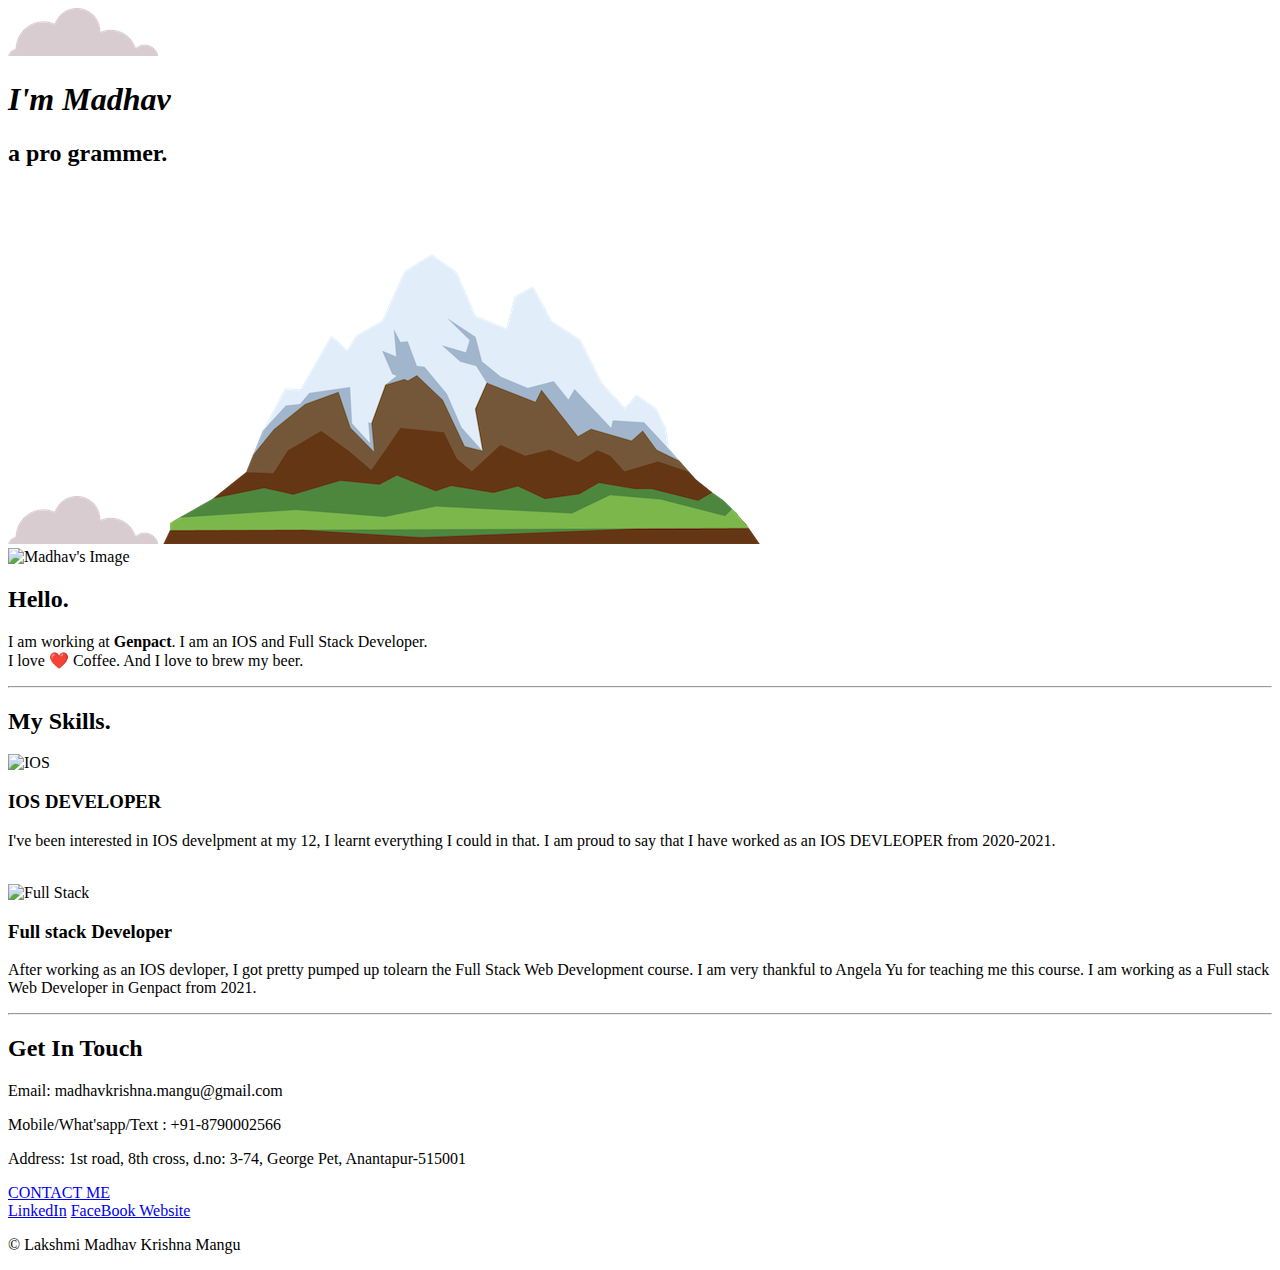
==== index.html @ 142273e2 "Add files via upload" ====
<!DOCTYPE html>
<html lang="en">
<head>
    <meta charset="UTF-8">
    <meta http-equiv="X-UA-Compatible" content="IE=edge">
    <meta name="viewport" content="width=device-width, initial-scale=1.0">
    <title>Madhav</title>
    <link rel="stylesheet" href="css/styles.css">
    <link rel="icon" href="favicon.ico">
    <link rel="preconnect" href="https://fonts.googleapis.com">
<link rel="preconnect" href="https://fonts.gstatic.com" crossorigin>
<link href="https://fonts.googleapis.com/css2?family=Merriweather&family=Montserrat&family=Sacramento&display=swap" rel="stylesheet">
</head>
<body>
    <div class="top-container">
        <img class="top-cloud" src="images/cloud.png" alt="cloud-img">
        <h1> <em>I'm Madhav</em></h1>
        <h2>a <span class="pro">pro</span> grammer.</h2>
        <img class="bottom-cloud" src="images/cloud.png" alt="cloud-img">
        <img src="images/mountain.png" alt="mountain-img">
    </div>
    <div class="middle-container">
        <div class="profile">
          <img src="https://media.licdn.com/dms/image/D5603AQE0KX0m-rNRIA/profile-displayphoto-shrink_400_400/0/1665064061186?e=1678924800&v=beta&t=uqzyxbxrhEm3znzD0i5SVJrIoDPJKs6-aqBS7CDaGAw" alt="Madhav's Image" width="200" height="200">
          <h2>Hello.</h2>
          <p class="intro">
            I am working at <strong>Genpact</strong>. I am an IOS and Full Stack Developer.
            <br>
            I love ❤️ Coffee. And I love to brew my beer.
          </p>
        </div>
        <hr>
        <div class="skills">
          <h2>My Skills.</h2>
          <div class="skill-row">
            <img class="ios-img" src="https://cdn-icons-png.flaticon.com/128/15/15476.png" alt="IOS" width="150" height="150">
            <h3>IOS DEVELOPER</h3>
            <p>I've been interested in IOS develpment at my 12, I learnt everything I could in that. I am proud to say that I have worked as an IOS DEVLEOPER from 2020-2021. </p>
          </div>
          <br> 
          <div class="skill-row">
            <img class="web-img" src="https://cdn-icons-png.flaticon.com/128/5047/5047077.png" alt="Full Stack" width="150" height="150">
            <h3>Full stack Developer</h3>
            <p>After working as an IOS devloper, I got pretty pumped up tolearn the Full Stack Web Development course. I am very thankful to Angela Yu for teaching me this course. I am working as a Full stack Web Developer in Genpact from 2021.</p>
          </div>
        </div>
        <hr>
        <div class="contact-me">
          <h2>Get In Touch</h2>
          <p>Email: madhavkrishna.mangu@gmail.com</p>
          <p>Mobile/What'sapp/Text : +91-8790002566</p>
          <p>Address: 1st road, 8th cross, d.no: 3-74, George Pet, Anantapur-515001</p>
          <a class="btn" href="madhavkrishna.mangu@gmail.com">CONTACT ME</a>
        </div>
      </div>
      
      <div class="bottom-container">
        <a class="footer-link" href="https://www.linkedin.com/in/lakshmi-madhav-krishna-mangu-a49ab7163/">LinkedIn</a>
        <a class="footer-link" href="https://www.facebook.com/madhav.krishna.1253">FaceBook </a>
        <a class="footer-link" href="https://mlmk-99.github.io/cv/">Website</a>
        <p>© Lakshmi Madhav Krishna Mangu</p>
      </div>
</body>
</html>
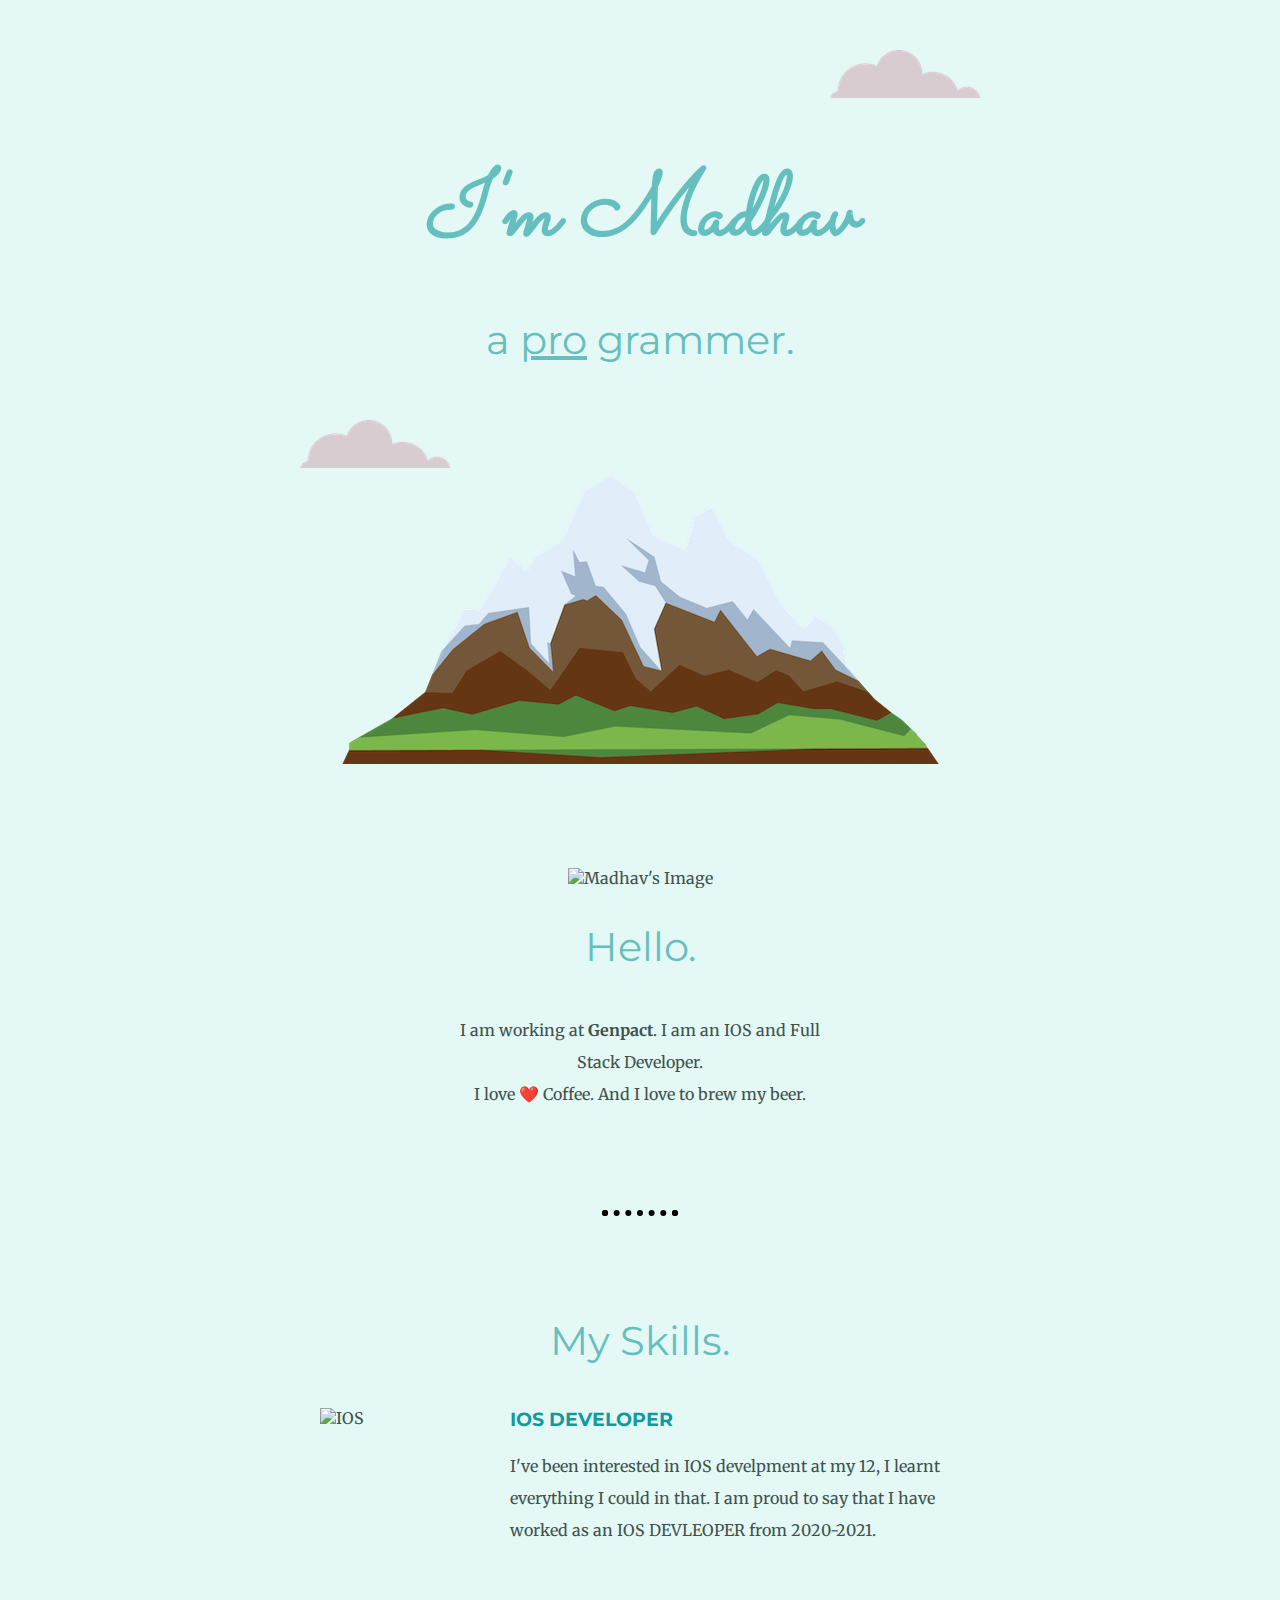
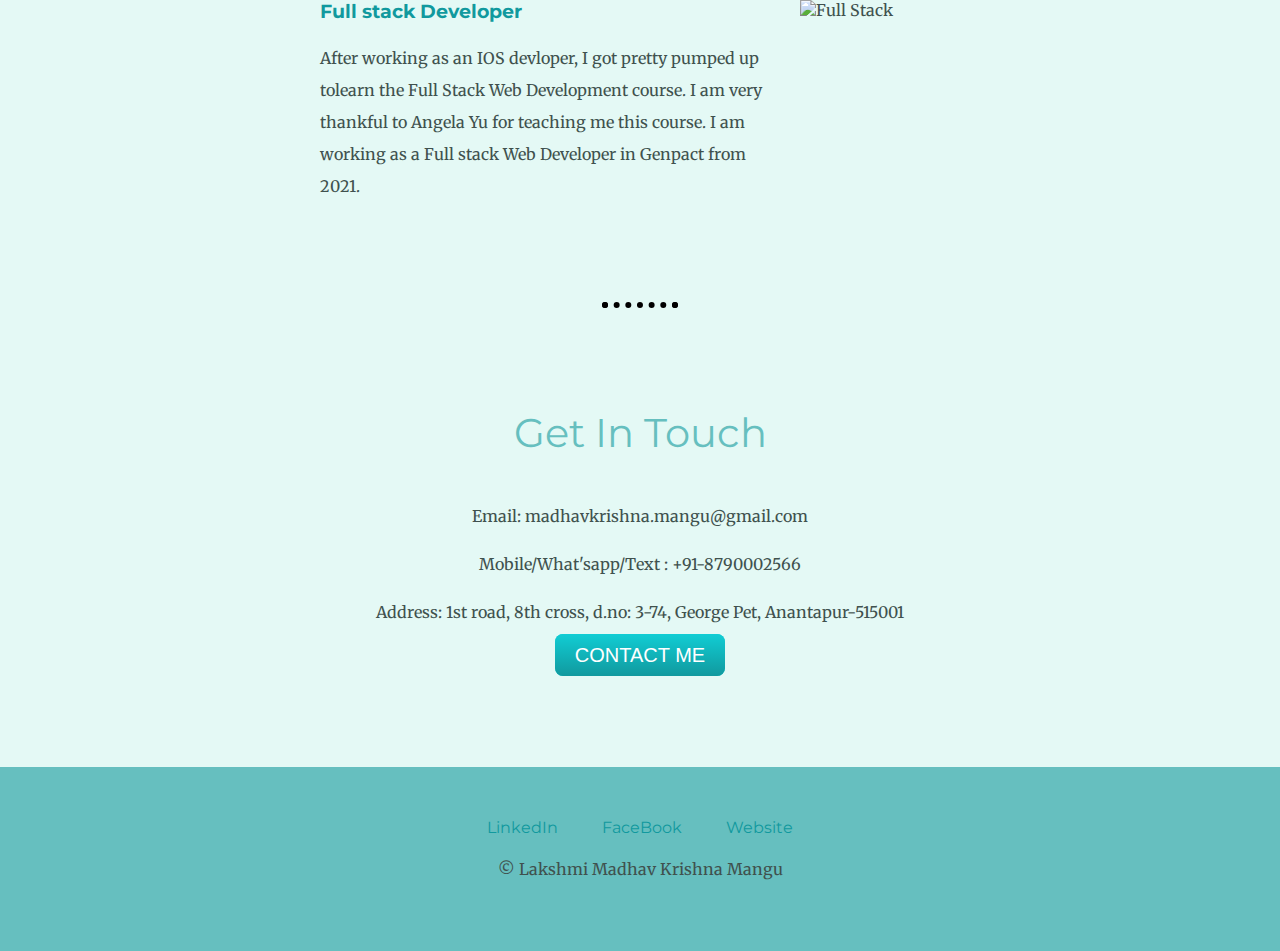
==== commit a0272e42: "path changed" ====
--- a/index.html
+++ b/index.html
@@ -5,7 +5,7 @@
     <meta http-equiv="X-UA-Compatible" content="IE=edge">
     <meta name="viewport" content="width=device-width, initial-scale=1.0">
     <title>Madhav</title>
-    <link rel="stylesheet" href="css/styles.css">
+    <link rel="stylesheet" href="styles.css">
     <link rel="icon" href="favicon.ico">
     <link rel="preconnect" href="https://fonts.googleapis.com">
 <link rel="preconnect" href="https://fonts.gstatic.com" crossorigin>
@@ -61,4 +61,4 @@
         <p>© Lakshmi Madhav Krishna Mangu</p>
       </div>
 </body>
-</html>+</html>
--- a/styles.css
+++ b/styles.css
@@ -0,0 +1,113 @@
+body{
+    background-color: #e4f9f5;
+    color: #40514E;
+    margin: 0;
+    text-align: center;
+    font-family: 'Merriweather', serif;
+}
+h1{
+    color:  #66BFBF;
+    font-size: 5.625rem;
+    margin: 50px auto 0 auto;
+    font-family: 'Sacramento', cursive;
+}
+h2{
+    color:  #66BFBF;
+    font-family: 'Montserrat', sans-serif;
+    font-size: 2.5rem;
+    font-weight: normal;
+    padding-bottom: 10px;
+}
+h3{
+    color: #11999E;
+    font-family: 'Montserrat', sans-serif;
+}
+p{
+    line-height: 2;
+}
+hr{
+    border: dotted black 6px ;
+    border-bottom: none;
+    width: 5%;
+    margin: 100px auto;
+}
+
+a{
+    color: #11999E;
+    font-family: 'Montserrat', sans-serif;
+    margin: 10px 20px;
+    text-decoration: none;
+}
+a:hover{
+    color: #eaf6f6;
+}
+.top-container{
+    background-color: #e4f9f5;
+    position: relative;
+    padding-top: 100px;
+}
+.middle-container{
+   margin: 100px 0;
+}
+.bottom-container{
+    background-color: #66BFBF;
+    padding: 50px;
+}
+.skill-row{
+    width: 50%;
+    margin: auto;
+    text-align: left;
+}
+.pro{
+    text-decoration: underline;
+}
+.intro{
+    width: 30%;
+    margin: auto;
+}
+.top-cloud{
+    position: absolute;
+    right: 300px;
+    top: 50px;
+}
+.bottom-cloud{
+    position: absolute ;
+    left: 300px;
+    bottom: 300px;
+}
+.ios-img{
+    width: 25%;
+    float: left;
+    margin-right: 30px;
+}
+.web-img{
+    width: 25%;
+    float: right;
+    margin-left: 30px;
+}
+.btn {
+    background: #11cdd4;
+    background-image: -webkit-linear-gradient(top, #11cdd4, #11999e);
+    background-image: -moz-linear-gradient(top, #11cdd4, #11999e);
+    background-image: -ms-linear-gradient(top, #11cdd4, #11999e);
+    background-image: -o-linear-gradient(top, #11cdd4, #11999e);
+    background-image: linear-gradient(to bottom, #11cdd4, #11999e);
+    -webkit-border-radius: 8;
+    -moz-border-radius: 8;
+    border-radius: 8px;
+    font-family: Arial;
+    color: #ffffff;
+    font-size: 20px;
+    padding: 10px 20px 10px 20px;
+    text-decoration: none;
+  }
+  
+  .btn:hover {
+    background: #30e3cb;
+    background-image: -webkit-linear-gradient(top, #30e3cb,  #2bc4ad);
+    background-image: -moz-linear-gradient(top, #30e3cb,  #2bc4ad);
+    background-image: -ms-linear-gradient(top, #30e3cb,  #2bc4ad);
+    background-image: -o-linear-gradient(top, #30e3cb,  #2bc4ad);
+    background-image: linear-gradient(to bottom, #30e3cb,  #2bc4ad);
+    text-decoration: none;
+  }
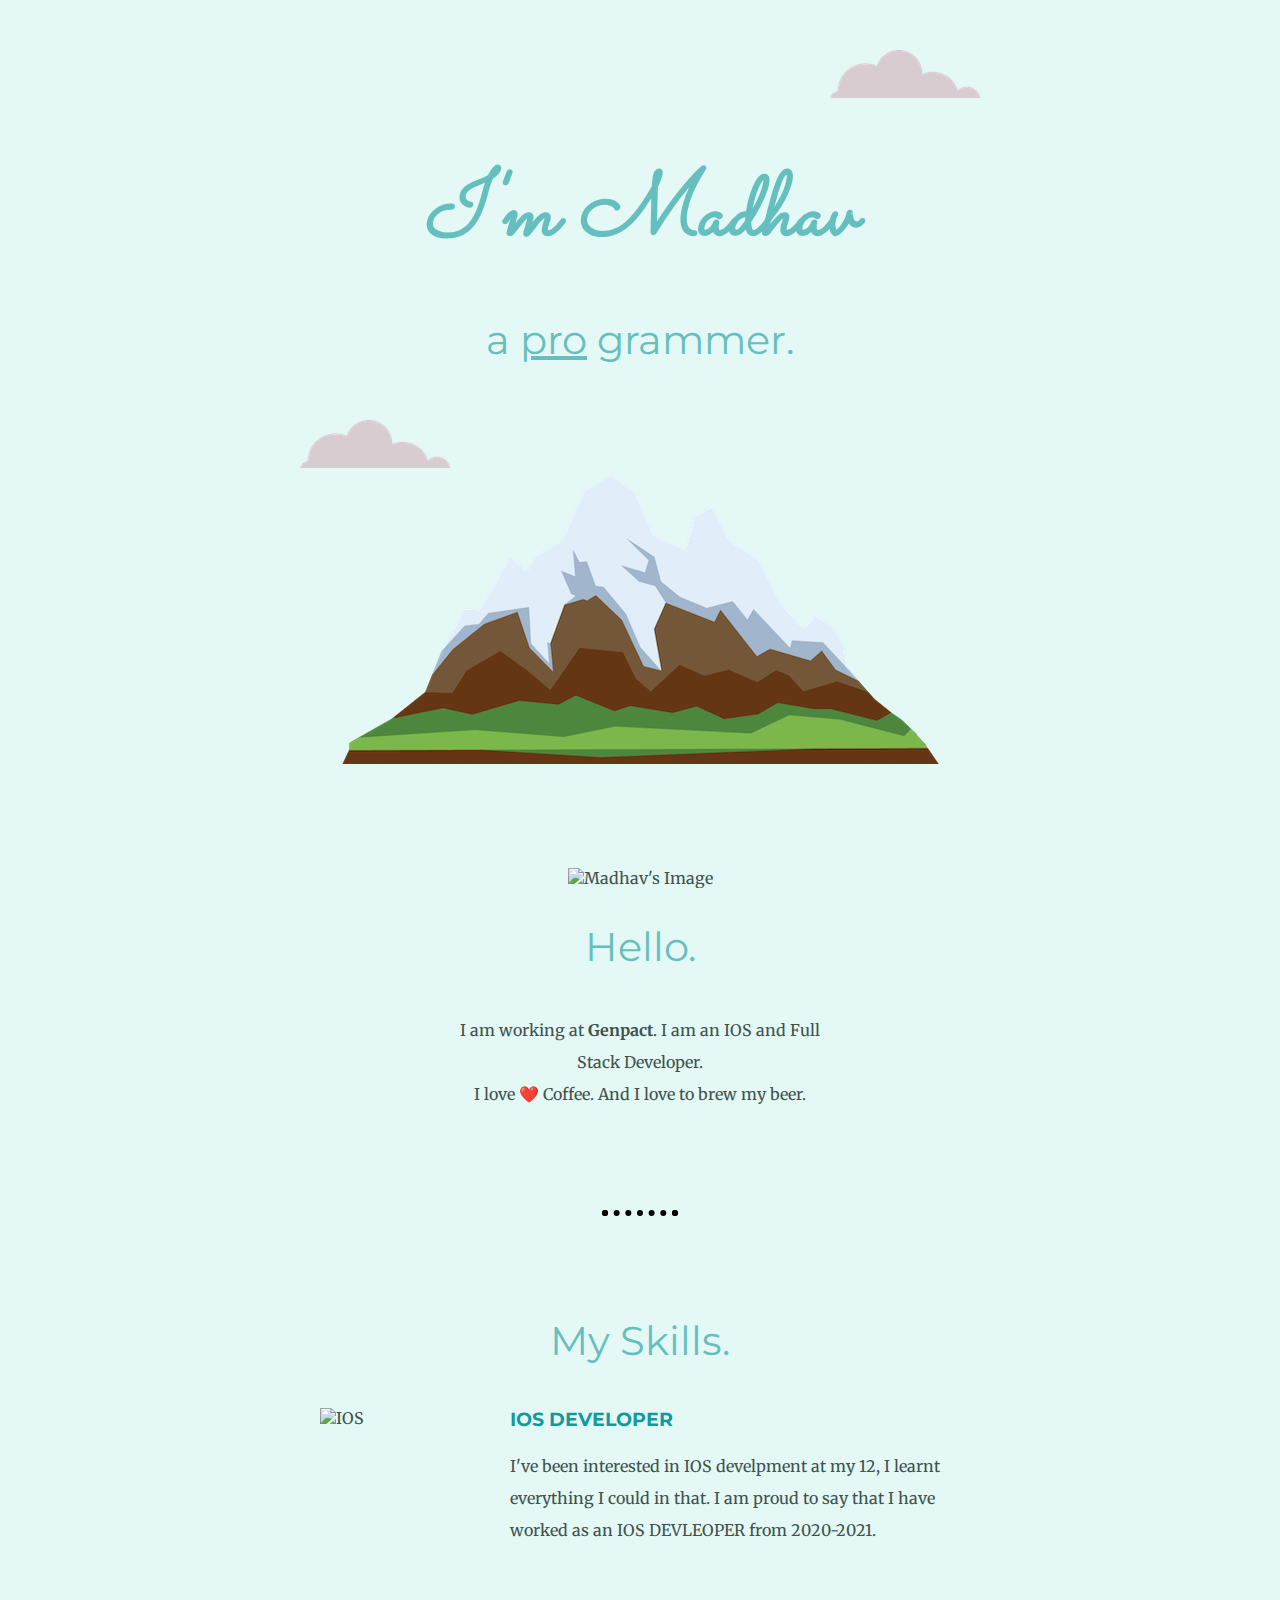
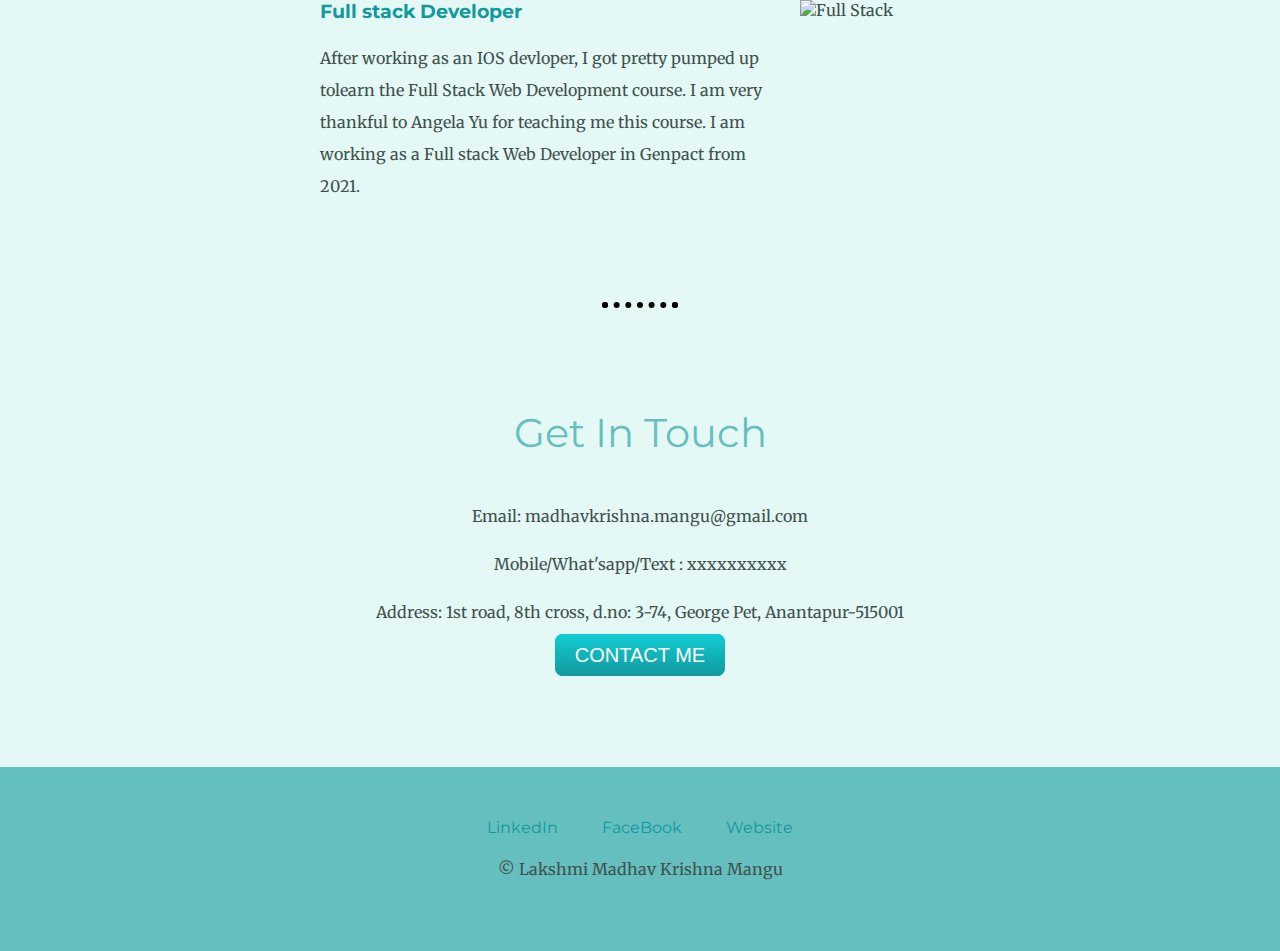
==== commit bc5f345c: "Update index.html" ====
--- a/index.html
+++ b/index.html
@@ -48,7 +48,7 @@
         <div class="contact-me">
           <h2>Get In Touch</h2>
           <p>Email: madhavkrishna.mangu@gmail.com</p>
-          <p>Mobile/What'sapp/Text : +91-8790002566</p>
+          <p>Mobile/What'sapp/Text : xxxxxxxxxx</p>
           <p>Address: 1st road, 8th cross, d.no: 3-74, George Pet, Anantapur-515001</p>
           <a class="btn" href="madhavkrishna.mangu@gmail.com">CONTACT ME</a>
         </div>
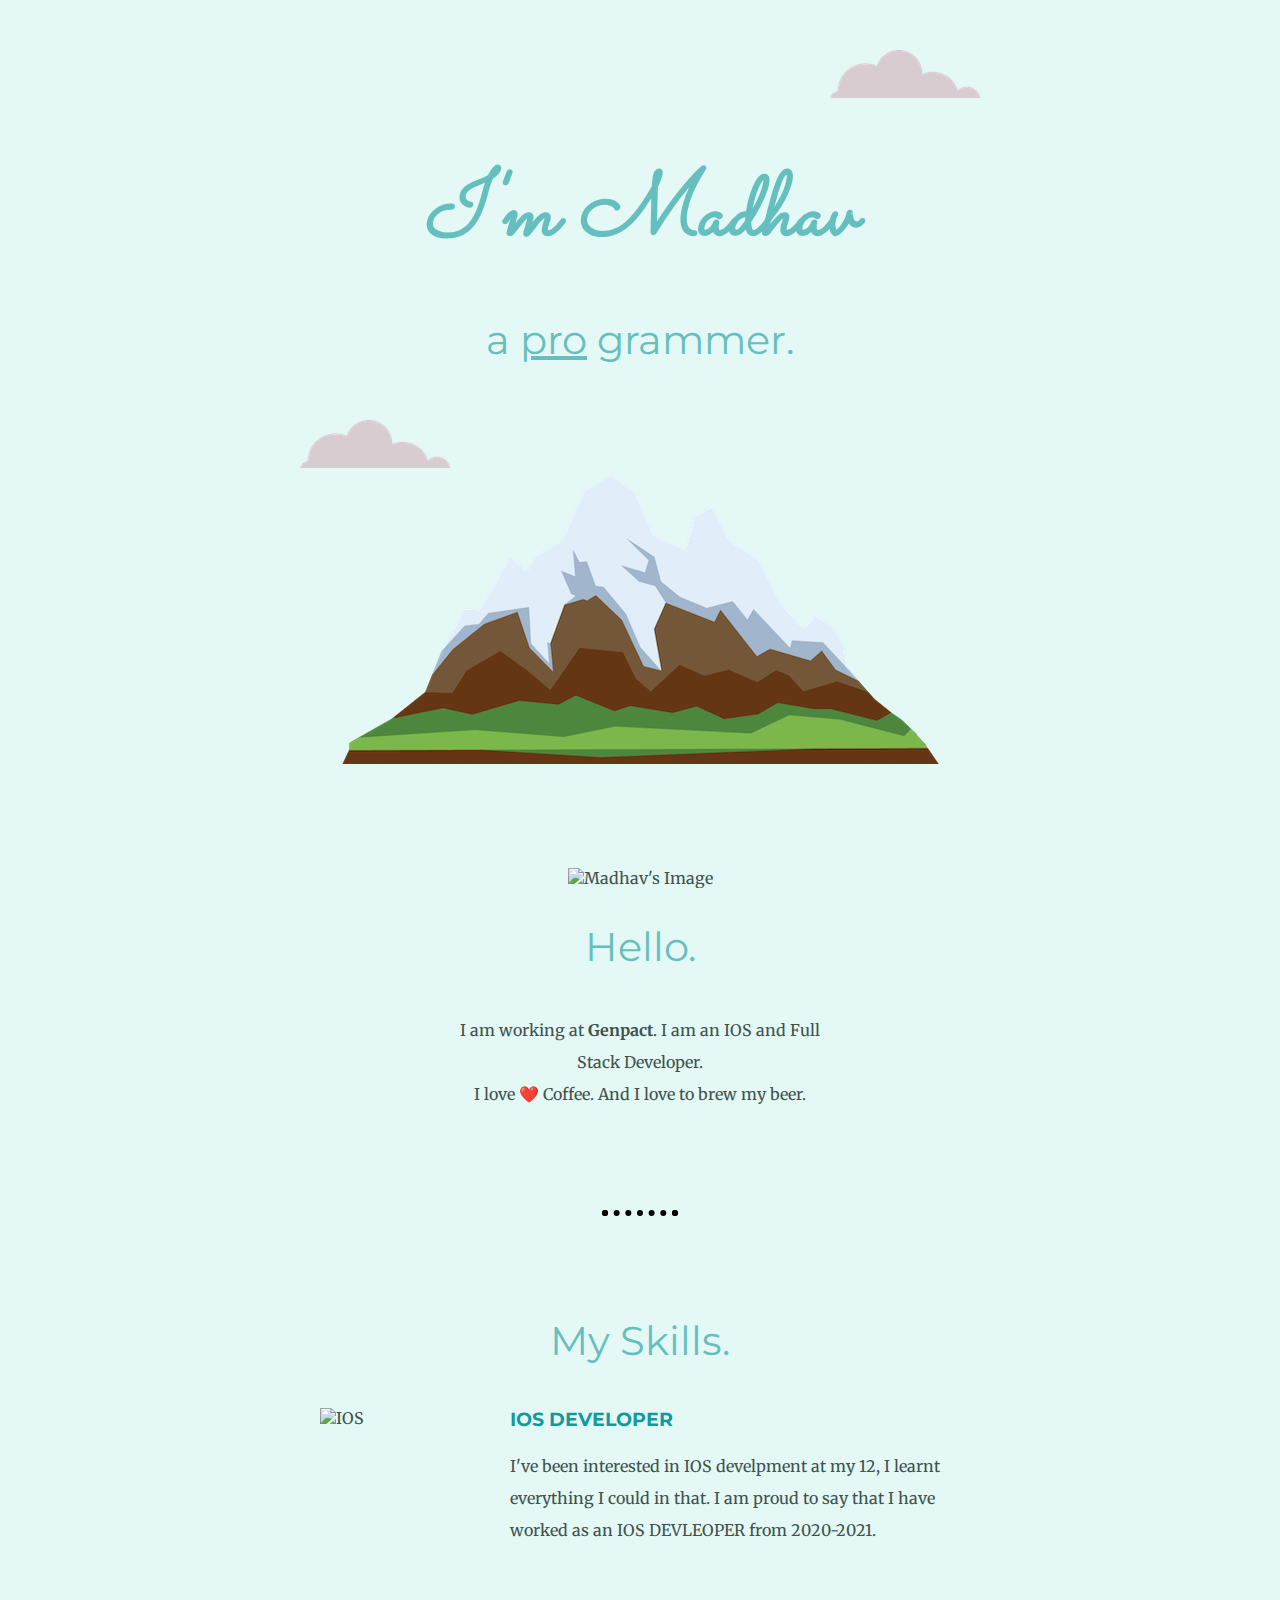
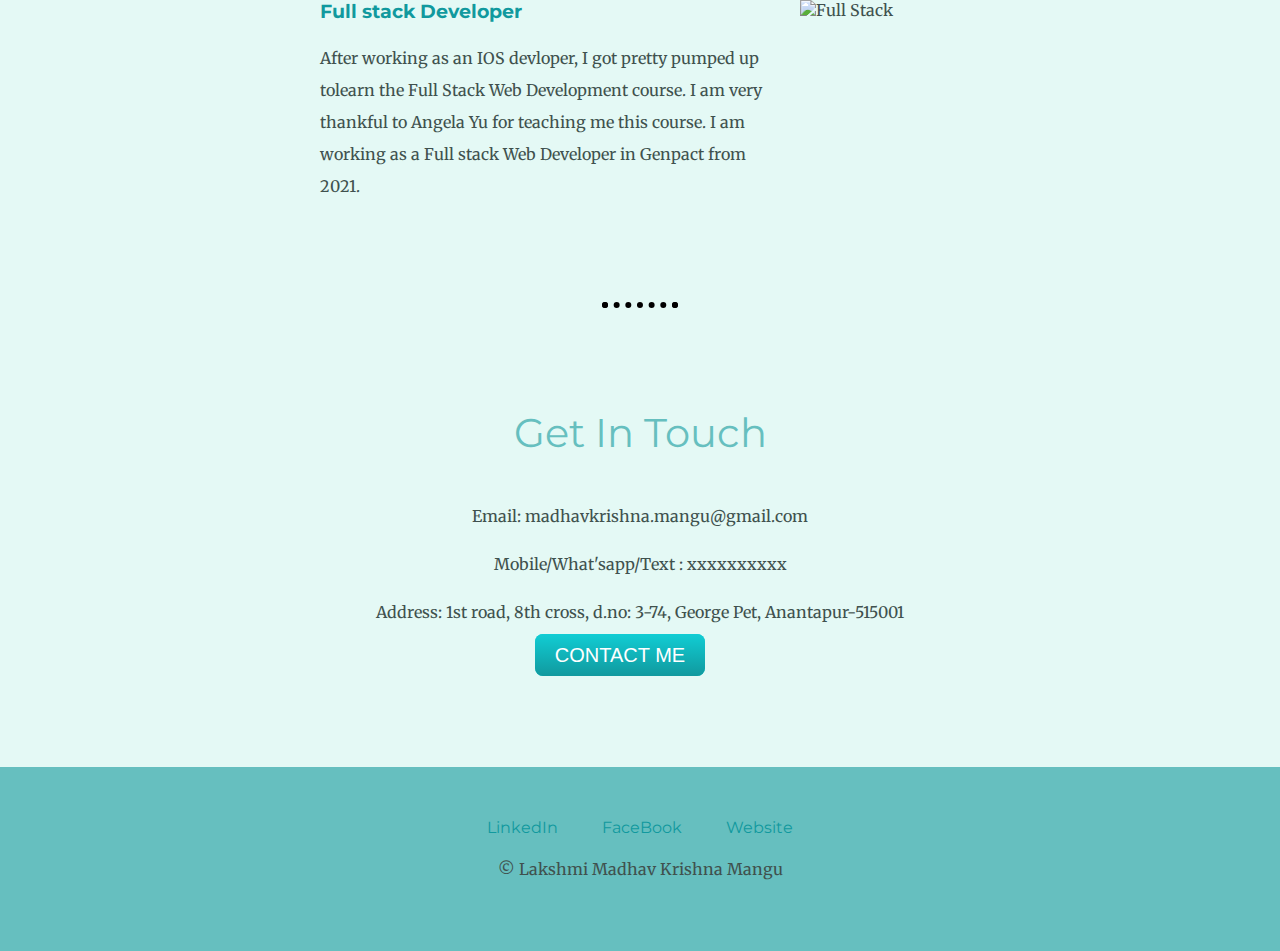
==== commit 6b3d6c91: "Update index.html" ====
--- a/index.html
+++ b/index.html
@@ -51,6 +51,7 @@
           <p>Mobile/What'sapp/Text : xxxxxxxxxx</p>
           <p>Address: 1st road, 8th cross, d.no: 3-74, George Pet, Anantapur-515001</p>
           <a class="btn" href="madhavkrishna.mangu@gmail.com">CONTACT ME</a>
+            <a href="contact.html"></a>
         </div>
       </div>
       
